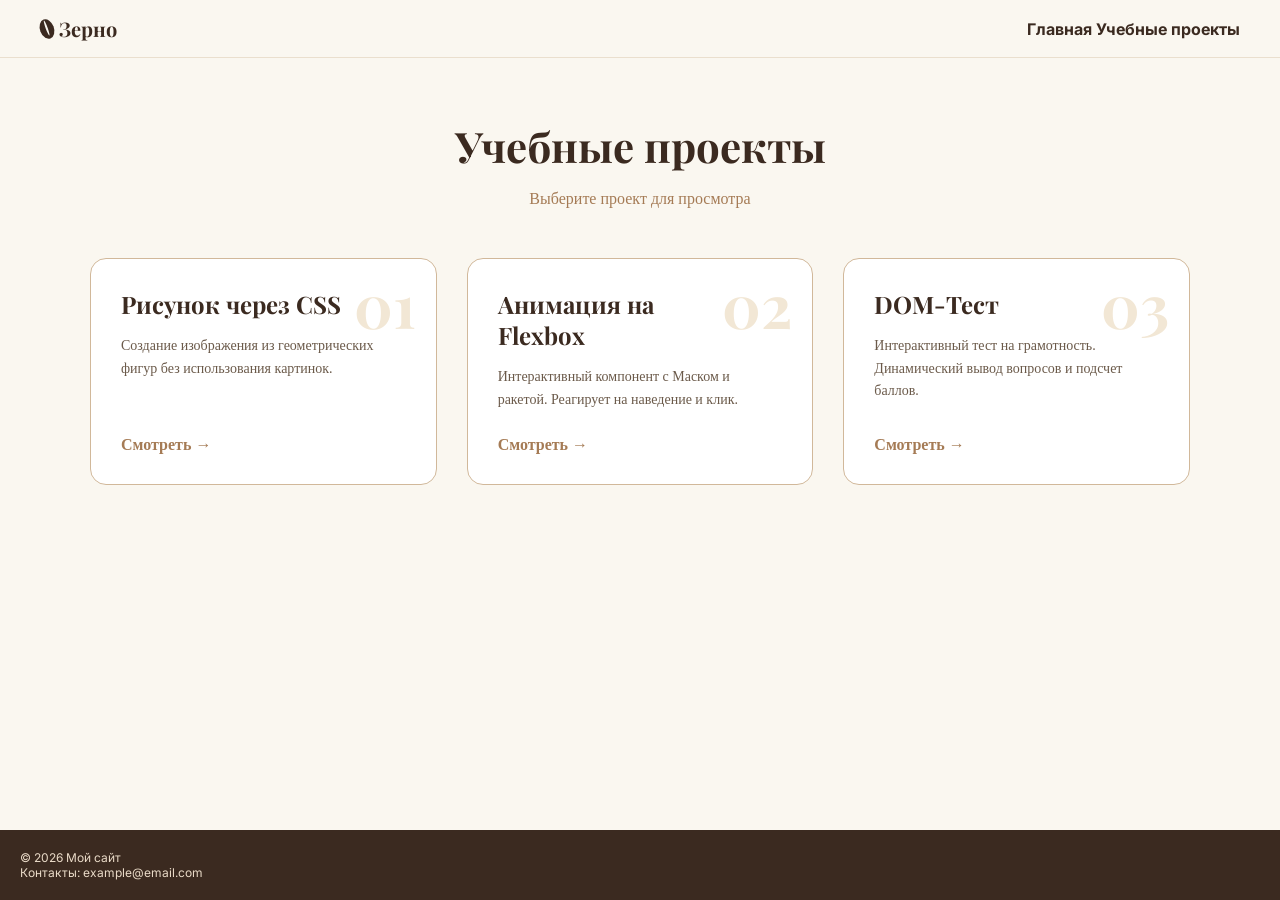
==== projects.html @ 4ac93f35 "Add files via upload" ====
<!DOCTYPE html>
<html lang="ru">
<head>
    <meta charset="UTF-8">
    <meta name="viewport" content="width=device-width, initial-scale=1.0">
    <title>Учебные проекты</title>
    <link rel="stylesheet" href="style.css"> 
    <link rel="stylesheet" href="projects.css">
    <link href="https://fonts.googleapis.com/css2?family=Inter:wght@400;600&family=Playfair+Display:wght@700&display=swap" rel="stylesheet">
</head>
<body>
    <header>
        <a href="index.html" class="logo">
            <span class="logo-bean"></span>
            <span class="logo-text">Зерно</span>
        </a>
        <nav>
            <a href="index.html" class="nav-link">Главная</a>
            <a href="projects.html" class="nav-link active">Учебные проекты</a>
        </nav>
    </header>

    <main class="projects-container">
        <div class="projects-header">
            <h1>Учебные проекты</h1>
            <p>Выберите проект для просмотра</p>
        </div>

        <div class="projects-grid">
            <!-- Карточка 1 (ссылка на ваш index.html) -->
            <a href="pic.html" class="project-card">
                <div class="card-number">01</div>
                <h3>Рисунок через CSS</h3>
                <p>Создание изображения из геометрических фигур без использования картинок.</p>
                <span class="card-link">Смотреть &rarr;</span>
            </a>

            <!-- Карточка 2 (ссылка на ваш 2.html) -->
            <a href="2.html" class="project-card">
                <div class="card-number">02</div>
                <h3>Анимация на Flexbox</h3>
                <p>Интерактивный компонент с Маском и ракетой. Реагирует на наведение и клик.</p>
                <span class="card-link">Смотреть &rarr;</span>
            </a>

            <!-- Карточка 3 (ссылка на ваш test.html) -->
            <a href="test.html" class="project-card">
                <div class="card-number">03</div>
                <h3>DOM-Тест</h3>
                <p>Интерактивный тест на грамотность. Динамический вывод вопросов и подсчет баллов.</p>
                <span class="card-link">Смотреть &rarr;</span>
            </a>
        </div>
    </main>

    <footer>
        <p>&copy; 2026 Мой сайт</p>
        <p>Контакты: example@email.com</p>
    </footer>
</body>
</html>
---- style.css ----
* {
    box-sizing: border-box;
}

body {
    margin: 0;
    min-height: 100vh;             
    display: flex;                  
    flex-direction: column;         
    color: #3B2A20;
    background: #FAF7F0;
    font-family: Georgia, serif;
}

header {
    display: flex;
    justify-content: space-between; /* логотип слева, ссылка справа */
    align-items: center;            
    padding: 15px 40px;
    background: #FAF7F0;
    border-bottom: 1px solid #eadfce;
}

/* Логотип */
.logo {
    display: flex;
    align-items: center;
    text-decoration: none;
    color: #3B2A20;
    font-size: 20px;
    font-weight: bold;
    font-family: 'Playfair Display', Georgia, serif;
}

/* Кофейное зерно */
.logo-bean {
    position: relative;
    width: 14px;
    height: 20px;
    margin-right: 5px;
    background: #3B2A20;
    border-radius: 50%;
    transform: rotate(-20deg);
}

/* Изгиб внутри зерна */
.logo-bean::before {
    content: '';
    position: absolute;
    top: 1px;
    left: 6px;
    width: 2px;
    height: 16px;
    background: #FAF7F0;
    border-radius: 50%;
}

/* Ссылка справа */
.nav-link {
    color: #3B2A20;
    text-decoration: none;
    font-size: 16px;
    font-weight: bold;
    font-family: 'Inter', sans-serif;
}

.nav-link:hover {
    color: #A57B55;
}

.hero{
    height: 900px;
    
}

















.content {
    width: 90%;                    
    max-width: 900px;               
    margin: 0 auto;
    padding: 40px 0;
    text-align: center;
}

.task-header {
    margin-bottom: 40px;
}

.task-number {
    font-size: 16px;
    color: #A57B55;
    letter-spacing: 3px;
    text-transform: uppercase;
    margin: 0 0 8px 0;
}

.task-title {
    font-size: 32px;
    color: #3B2A20;
    margin: 0 0 15px 0;
    font-family: 'Inter', sans-serif;
}

.task-description {
    font-family: 'Inter', sans-serif;
    font-size: 15px;
    font-weight: 400;
    line-height: 1.8;               
    color: #6b5a4a;                 
    max-width: 580px;               
    margin: 0 auto;
    text-align: center;
}

.task-description b {
    color: #3B2A20;
}

footer {
    margin-top: auto;               
    padding: 20px;
    text-align: left;
    background: #3B2A20;
    color: #eadbc8;
    font-size: 12px;
    font-family: 'Inter', sans-serif;
}

footer p {
    margin: 0;
}


/* Планшеты и небольшие ноутбуки */
@media (max-width: 900px) {
    .content {
        width: 92%;
    }
    .task-title {
        font-size: 28px;
    }
}

/* Телефоны */
@media (max-width: 480px) {
    header {
        padding: 12px 18px;
    }
    .content {
        width: 94%;
        padding: 25px 0;
    }
    .task-title {
        font-size: 24px;
    }
    .task-description {
        font-size: 14px;
    }
}
---- projects.css ----
.projects-container {
    width: 90%;
    max-width: 1100px;
    margin: 0 auto;
    padding: 60px 0;
}

.projects-header {
    text-align: center;
    margin-bottom: 50px;
}

.projects-header h1 {
    font-family: 'Playfair Display', serif;
    font-size: 42px;
    color: #3B2A20;
    margin: 0 0 10px 0;
}

.projects-header p {
    color: #A57B55;
    font-size: 16px;
}

.projects-grid {
    display: grid;
    grid-template-columns: repeat(auto-fit, minmax(300px, 1fr));
    gap: 30px;
}

.project-card {
    background: #FFFFFF;
    border: 1px solid #D1B89A;
    border-radius: 16px;
    padding: 30px;
    text-decoration: none;
    color: #3B2A20;
    transition: transform 0.3s, box-shadow 0.3s, border-color 0.3s;
    display: flex;
    flex-direction: column;
    position: relative;
    overflow: hidden;
}

.project-card:hover {
    transform: translateY(-8px);
    box-shadow: 0 15px 30px rgba(59, 42, 32, 0.08);
    border-color: #A57B55;
}

/* Цифра на фоне */
.card-number {
    font-family: 'Playfair Display', serif;
    font-size: 60px;
    color: #F2E7D5;
    font-weight: bold;
    position: absolute;
    top: 15px;
    right: 20px;
    line-height: 1;
    z-index: 0;
}

/* Заголовок карточки (исправлен отступ) */
.project-card h3 {
    font-family: 'Playfair Display', serif;
    font-size: 24px;
    margin: 0 0 15px 0;
    position: relative;
    z-index: 1;
    padding-right: 60px; /* Добавлен отступ, чтобы текст не наезжал на цифру */
    line-height: 1.3;
}

.project-card p {
    font-size: 14px;
    line-height: 1.6;
    color: #6b5a4a;
    margin: 0 0 25px 0;
    flex-grow: 1;
    position: relative;
    z-index: 1;
}

.card-link {
    font-weight: 600;
    color: #A57B55;
    transition: color 0.3s;
    position: relative;
    z-index: 1;
}

.project-card:hover .card-link {
    color: #3B2A20;
}
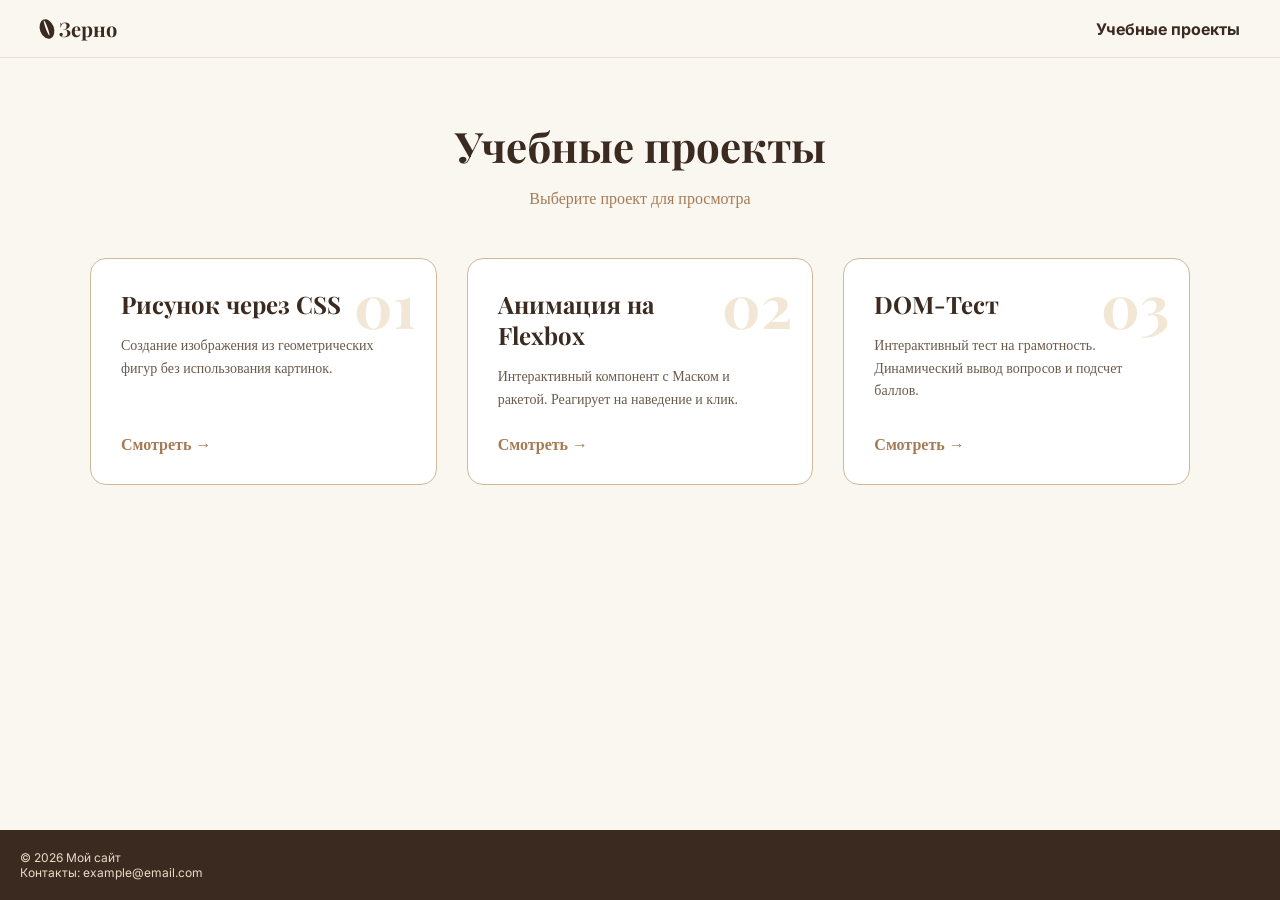
==== commit dd856fec: "Add files via upload" ====
--- a/projects.html
+++ b/projects.html
@@ -15,7 +15,6 @@
             <span class="logo-text">Зерно</span>
         </a>
         <nav>
-            <a href="index.html" class="nav-link">Главная</a>
             <a href="projects.html" class="nav-link active">Учебные проекты</a>
         </nav>
     </header>
